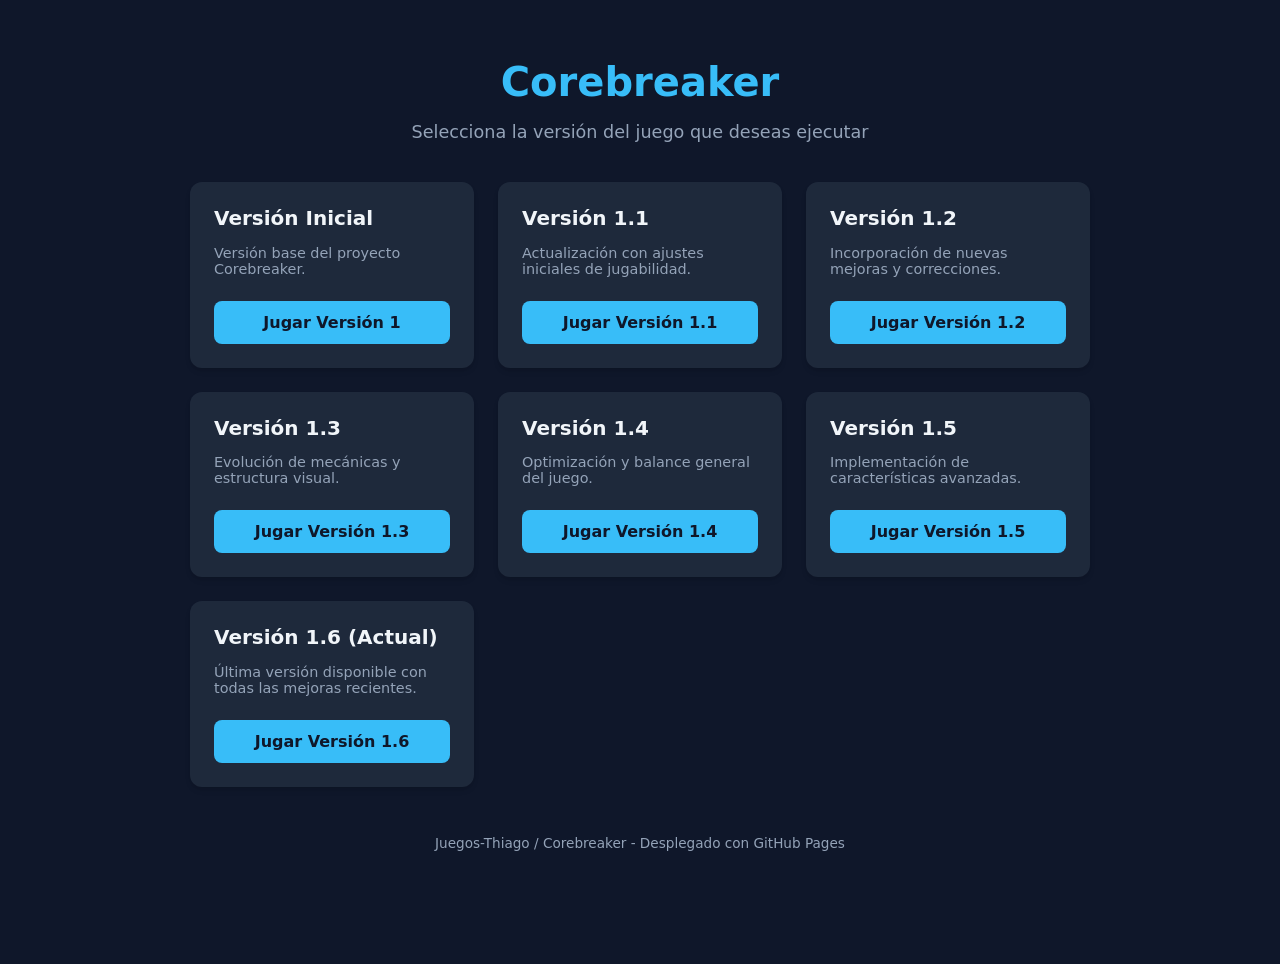
==== index.html @ 6317a931 "Update index.html" ====
<!DOCTYPE html>
<html lang="es">
   <head>
    <meta charset="UTF-8">
    <meta name="viewport" content="width=device-width, initial-scale=1.0">
    <title>Corebreaker - Versiones del Juego</title>
    <style>
        :root {
            --bg-color: #0f172a;
            --card-bg: #1e293b;
            --text-color: #f8fafc;
            --text-muted: #94a3b8;
            --accent: #38bdf8;
            --accent-hover: #0ea5e9;
        }

        body {
            font-family: system-ui, -apple-system, BlinkMacSystemFont, 'Segoe UI', Roboto, Oxygen, Ubuntu, Cantarell, sans-serif;
            background-color: var(--bg-color);
            color: var(--text-color);
            margin: 0;
            padding: 2rem;
            display: flex;
            flex-direction: column;
            align-items: center;
            min-height: 100vh;
        }

        .container {
            max-width: 900px;
            width: 100%;
        }

        header {
            text-align: center;
            margin-bottom: 2.5rem;
        }

        h1 {
            font-size: 2.5rem;
            margin-bottom: 0.5rem;
            color: var(--accent);
        }

        p {
            color: var(--text-muted);
            font-size: 1.1rem;
        }

        .versions-grid {
            display: grid;
            gap: 1.5rem;
            grid-template-columns: repeat(auto-fit, minmax(260px, 1fr));
        }

        .card {
            background-color: var(--card-bg);
            border-radius: 12px;
            padding: 1.5rem;
            box-shadow: 0 4px 6px -1px rgb(0 0 0 / 0.1), 0 2px 4px -2px rgb(0 0 0 / 0.1);
            transition: transform 0.2s, box-shadow 0.2s;
            display: flex;
            flex-direction: column;
            justify-content: space-between;
        }

        .card:hover {
            transform: translateY(-4px);
            box-shadow: 0 10px 15px -3px rgb(0 0 0 / 0.2);
        }

        .card h3 {
            margin-top: 0;
            margin-bottom: 0.5rem;
            font-size: 1.25rem;
            color: #f1f5f9;
        }

        .card p {
            font-size: 0.9rem;
            margin-bottom: 1.5rem;
        }

        .btn {
            display: inline-block;
            background-color: var(--accent);
            color: var(--bg-color);
            font-weight: 600;
            text-decoration: none;
            padding: 0.75rem 1rem;
            border-radius: 8px;
            text-align: center;
            transition: background-color 0.2s;
        }

        .btn:hover {
            background-color: var(--accent-hover);
        }

        footer {
            margin-top: 3rem;
            text-align: center;
            color: var(--text-muted);
            font-size: 0.85rem;
        }
    </style>
</head>
<body>

    <div class="container">
        <header>
            <h1>Corebreaker</h1>
            <p>Selecciona la versión del juego que deseas ejecutar</p>
        </header>

        <main class="versions-grid">
            <!-- Versión Base -->
            <div class="card">
                <div>
                    <h3>Versión Inicial</h3>
                    <p>Versión base del proyecto Corebreaker.</p>
                </div>
                <a href="./corebreaker_project_v1/index.html" class="btn">Jugar Versión 1</a>
            </div>

            <!-- Versión 1.1 -->
            <div class="card">
                <div>
                    <h3>Versión 1.1</h3>
                    <p>Actualización con ajustes iniciales de jugabilidad.</p>
                </div>
                <a href="./corebreaker_project_v1.1/index.html" class="btn">Jugar Versión 1.1</a>
            </div>

            <!-- Versión 1.2 -->
            <div class="card">
                <div>
                    <h3>Versión 1.2</h3>
                    <p>Incorporación de nuevas mejoras y correcciones.</p>
                </div>
                <a href="./corebreaker_project_v1.2/index.html" class="btn">Jugar Versión 1.2</a>
            </div>

            <!-- Versión 1.3 -->
            <div class="card">
                <div>
                    <h3>Versión 1.3</h3>
                    <p>Evolución de mecánicas y estructura visual.</p>
                </div>
                <a href="./corebreaker_project_v1.3/index.html" class="btn">Jugar Versión 1.3</a>
            </div>

            <!-- Versión 1.4 -->
            <div class="card">
                <div>
                    <h3>Versión 1.4</h3>
                    <p>Optimización y balance general del juego.</p>
                </div>
                <a href="./corebreaker_project_v1.4/index.html" class="btn">Jugar Versión 1.4</a>
            </div>

            <!-- Versión 1.5 -->
            <div class="card">
                <div>
                    <h3>Versión 1.5</h3>
                    <p>Implementación de características avanzadas.</p>
                </div>
                <a href="./corebreaker_project_v1.5/index.html" class="btn">Jugar Versión 1.5</a>
            </div>

            <!-- Versión 1.6 -->
            <div class="card">
                <div>
                    <h3>Versión 1.6 (Actual)</h3>
                    <p>Última versión disponible con todas las mejoras recientes.</p>
                </div>
                <a href="./corebreaker_project_v1.6/index.html" class="btn">Jugar Versión 1.6</a>
            </div>
        </main>

        <footer>
            Juegos-Thiago / Corebreaker - Desplegado con GitHub Pages
        </footer>
    </div>

</body>
</html>
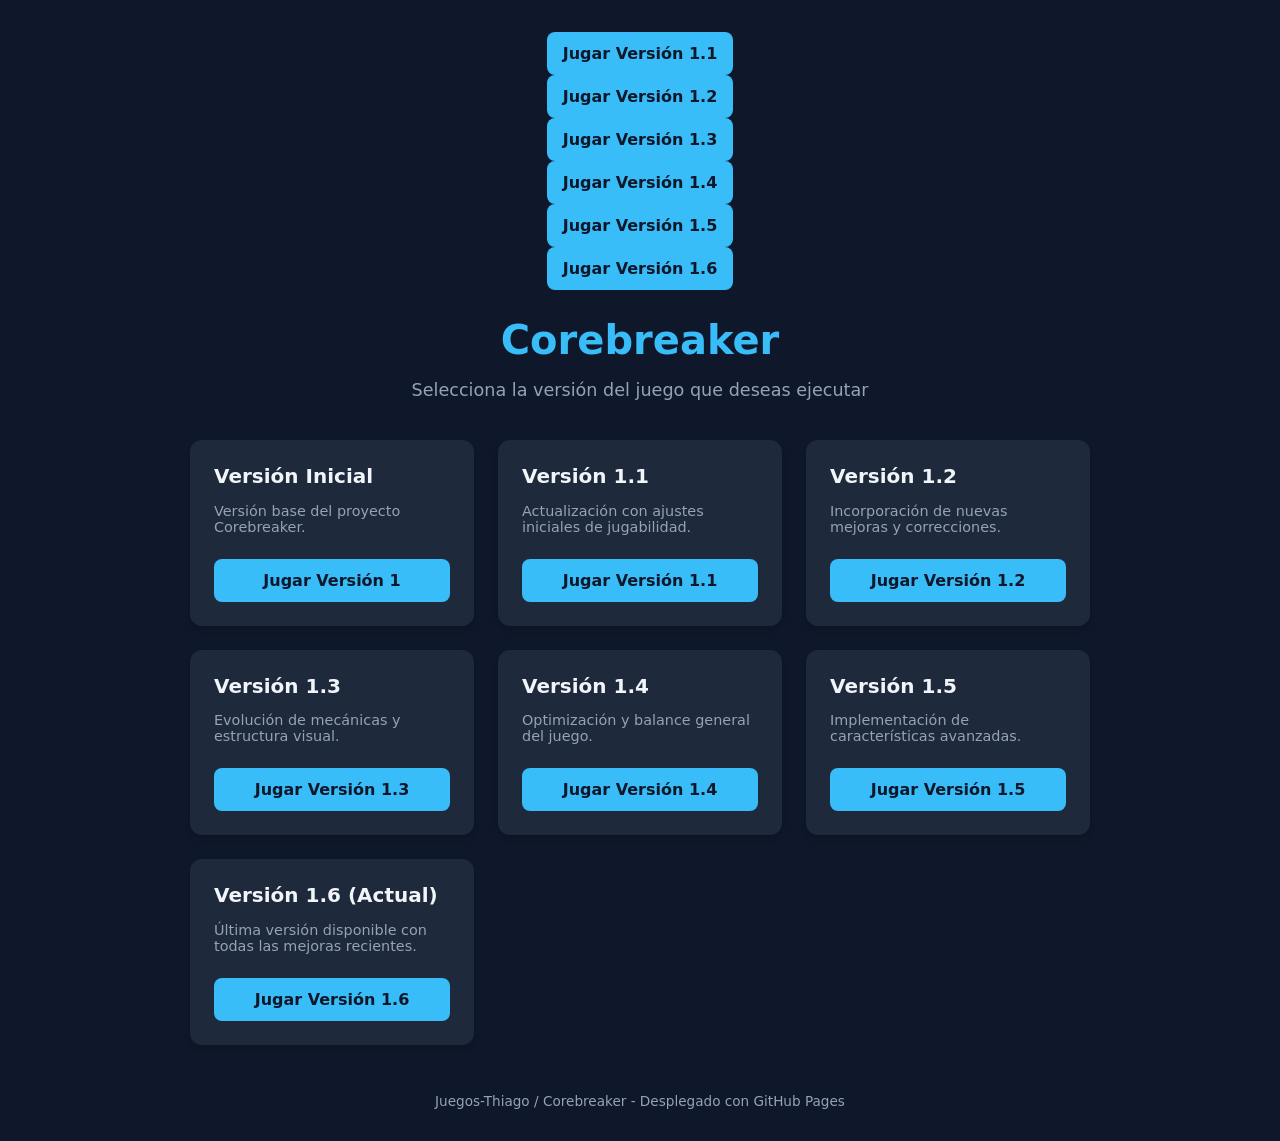
==== commit 09f43892: "Add links for Corebreaker game versions" ====
--- a/index.html
+++ b/index.html
@@ -1,9 +1,15 @@
 <!DOCTYPE html>
 <html lang="es">
-   <head>
+    <a href="Corebreaker/corebreaker_project_v1.1/corebreaker_project/index.html" class="btn">Jugar Versión 1.1</a>
+    <a href="Corebreaker/corebreaker_project_v1.2/corebreaker_project/index.html" class="btn">Jugar Versión 1.2</a>
+    <a href="Corebreaker/corebreaker_project_v1.3/corebreaker_project/index.html" class="btn">Jugar Versión 1.3</a>
+    <a href="Corebreaker/corebreaker_project_v1.4/corebreaker_project/index.html" class="btn">Jugar Versión 1.4</a>
+    <a href="Corebreaker/corebreaker_project_v1.5/corebreaker_project/index.html" class="btn">Jugar Versión 1.5</a>
+    <a href="Corebreaker/corebreaker_project_v1.6/corebreaker_project/index.html" class="btn">Jugar Versión 1.6</a>
+<head>
     <meta charset="UTF-8">
     <meta name="viewport" content="width=device-width, initial-scale=1.0">
-    <title>Corebreaker - Versiones del Juego</title>
+    <title>Corebreaker - Portal de Versiones</title>
     <style>
         :root {
             --bg-color: #0f172a;
@@ -120,7 +126,7 @@
                     <h3>Versión Inicial</h3>
                     <p>Versión base del proyecto Corebreaker.</p>
                 </div>
-                <a href="./corebreaker_project_v1/index.html" class="btn">Jugar Versión 1</a>
+                <a href="Corebreaker/corebreaker_project_v1/index.html" class="btn">Jugar Versión 1</a>
             </div>
 
             <!-- Versión 1.1 -->
@@ -129,7 +135,7 @@
                     <h3>Versión 1.1</h3>
                     <p>Actualización con ajustes iniciales de jugabilidad.</p>
                 </div>
-                <a href="./corebreaker_project_v1.1/index.html" class="btn">Jugar Versión 1.1</a>
+                <a href="Corebreaker/corebreaker_project_v1.1/index.html" class="btn">Jugar Versión 1.1</a>
             </div>
 
             <!-- Versión 1.2 -->
@@ -138,7 +144,7 @@
                     <h3>Versión 1.2</h3>
                     <p>Incorporación de nuevas mejoras y correcciones.</p>
                 </div>
-                <a href="./corebreaker_project_v1.2/index.html" class="btn">Jugar Versión 1.2</a>
+                <a href="Corebreaker/corebreaker_project_v1.2/index.html" class="btn">Jugar Versión 1.2</a>
             </div>
 
             <!-- Versión 1.3 -->
@@ -147,7 +153,7 @@
                     <h3>Versión 1.3</h3>
                     <p>Evolución de mecánicas y estructura visual.</p>
                 </div>
-                <a href="./corebreaker_project_v1.3/index.html" class="btn">Jugar Versión 1.3</a>
+                <a href="Corebreaker/corebreaker_project_v1.3/index.html" class="btn">Jugar Versión 1.3</a>
             </div>
 
             <!-- Versión 1.4 -->
@@ -156,7 +162,7 @@
                     <h3>Versión 1.4</h3>
                     <p>Optimización y balance general del juego.</p>
                 </div>
-                <a href="./corebreaker_project_v1.4/index.html" class="btn">Jugar Versión 1.4</a>
+                <a href="Corebreaker/corebreaker_project_v1.4/index.html" class="btn">Jugar Versión 1.4</a>
             </div>
 
             <!-- Versión 1.5 -->
@@ -165,7 +171,7 @@
                     <h3>Versión 1.5</h3>
                     <p>Implementación de características avanzadas.</p>
                 </div>
-                <a href="./corebreaker_project_v1.5/index.html" class="btn">Jugar Versión 1.5</a>
+                <a href="Corebreaker/corebreaker_project_v1.5/index.html" class="btn">Jugar Versión 1.5</a>
             </div>
 
             <!-- Versión 1.6 -->
@@ -174,7 +180,7 @@
                     <h3>Versión 1.6 (Actual)</h3>
                     <p>Última versión disponible con todas las mejoras recientes.</p>
                 </div>
-                <a href="./corebreaker_project_v1.6/index.html" class="btn">Jugar Versión 1.6</a>
+                <a href="Corebreaker/corebreaker_project_v1.6/index.html" class="btn">Jugar Versión 1.6</a>
             </div>
         </main>
 
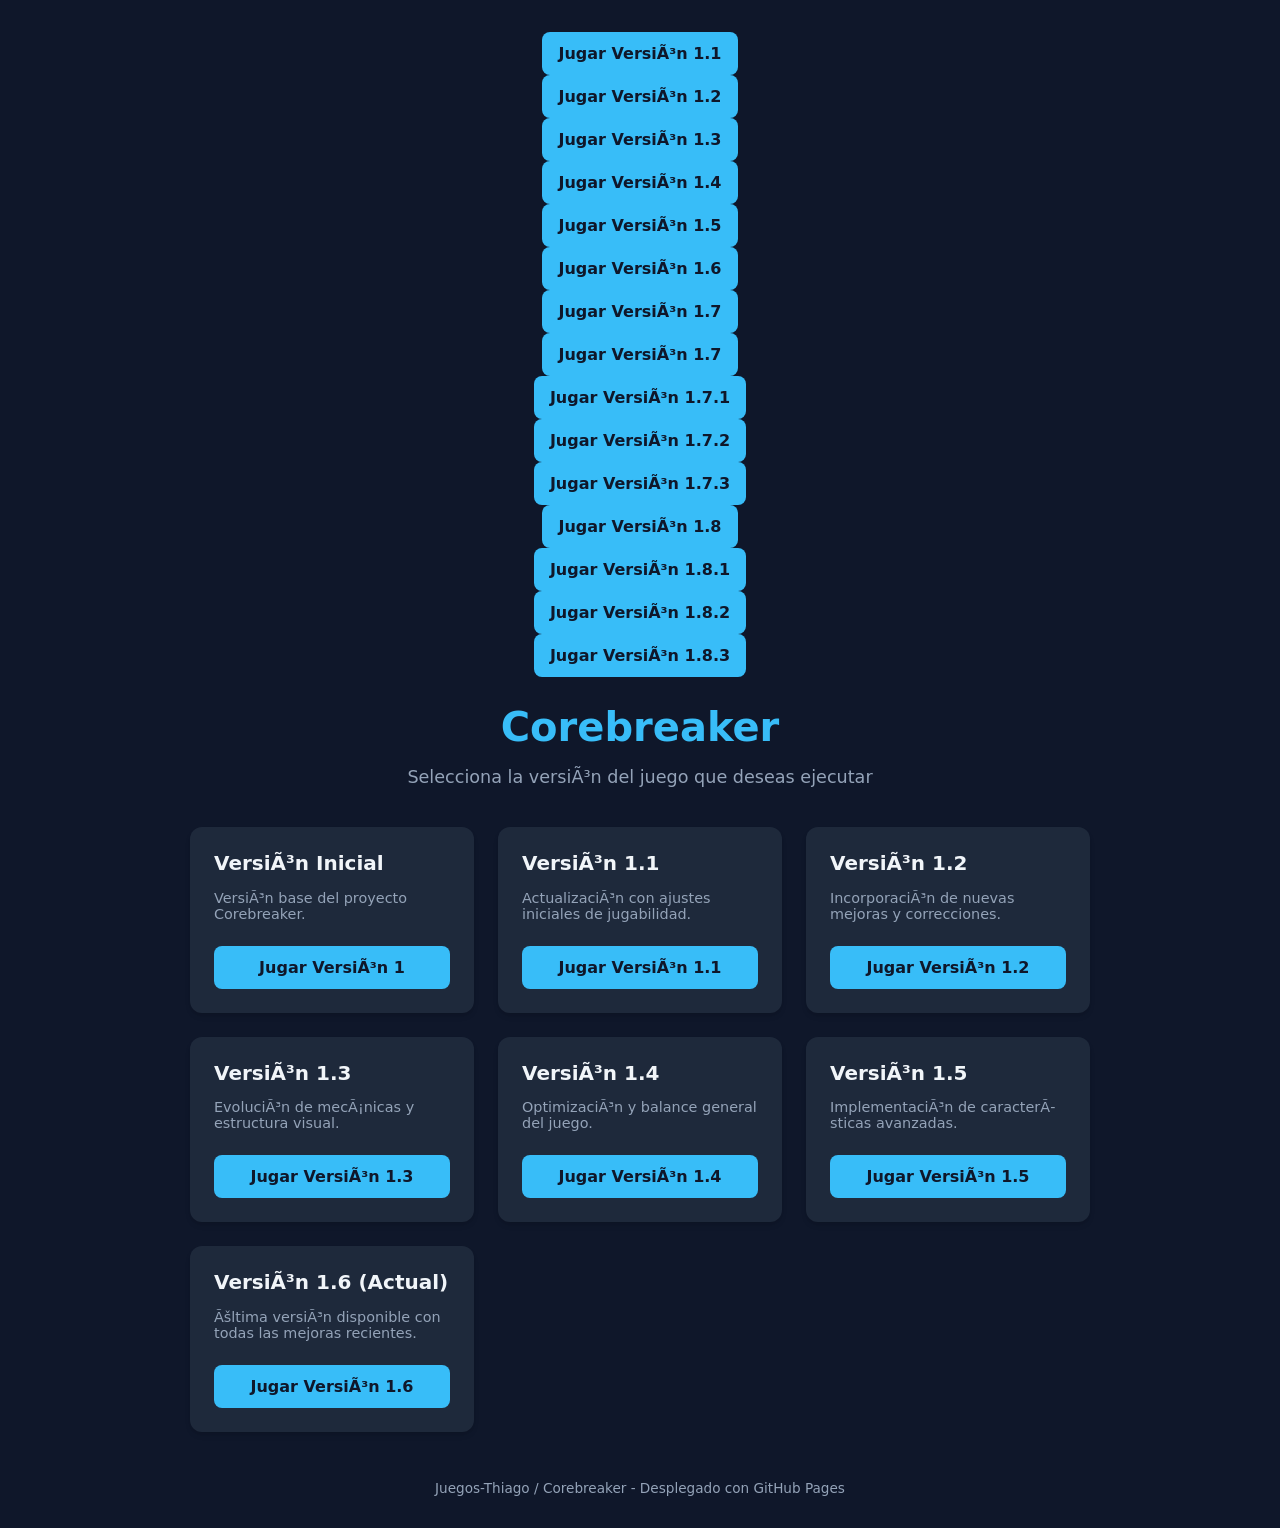
==== commit 083a70ee: "Update index.html" ====
--- a/index.html
+++ b/index.html
@@ -6,6 +6,15 @@
     <a href="Corebreaker/corebreaker_project_v1.4/corebreaker_project/index.html" class="btn">Jugar Versión 1.4</a>
     <a href="Corebreaker/corebreaker_project_v1.5/corebreaker_project/index.html" class="btn">Jugar Versión 1.5</a>
     <a href="Corebreaker/corebreaker_project_v1.6/corebreaker_project/index.html" class="btn">Jugar Versión 1.6</a>
+    <a href="Corebreaker/corebreaker_project_v1.7/corebreaker_project/index.html" class="btn">Jugar Versión 1.7</a>
+    <a href="Corebreaker/corebreaker_project_v1.7/corebreaker_project/index.html" class="btn">Jugar Versión 1.7</a>
+    <a href="Corebreaker/corebreaker_project_v1.7.1/corebreaker_project/index.html" class="btn">Jugar Versión 1.7.1</a>
+    <a href="Corebreaker/corebreaker_project_v1.7.2/corebreaker_project/index.html" class="btn">Jugar Versión 1.7.2</a>
+    <a href="Corebreaker/corebreaker_project_v1.7.3/corebreaker_project/index.html" class="btn">Jugar Versión 1.7.3</a>
+    <a href="Corebreaker/corebreaker_project_v1.8/corebreaker_project/index.html" class="btn">Jugar Versión 1.8</a>
+    <a href="Corebreaker/corebreaker_project_v1.8.1/corebreaker_project/index.html" class="btn">Jugar Versión 1.8.1</a>
+    <a href="Corebreaker/corebreaker_project_v1.8.2/corebreaker_project/index.html" class="btn">Jugar Versión 1.8.2</a>
+    <a href="Corebreaker/corebreaker_project_v1.8.3/corebreaker_project/index.html" class="btn">Jugar Versión 1.8.3</a>
 <head>
     <meta charset="UTF-8">
     <meta name="viewport" content="width=device-width, initial-scale=1.0">
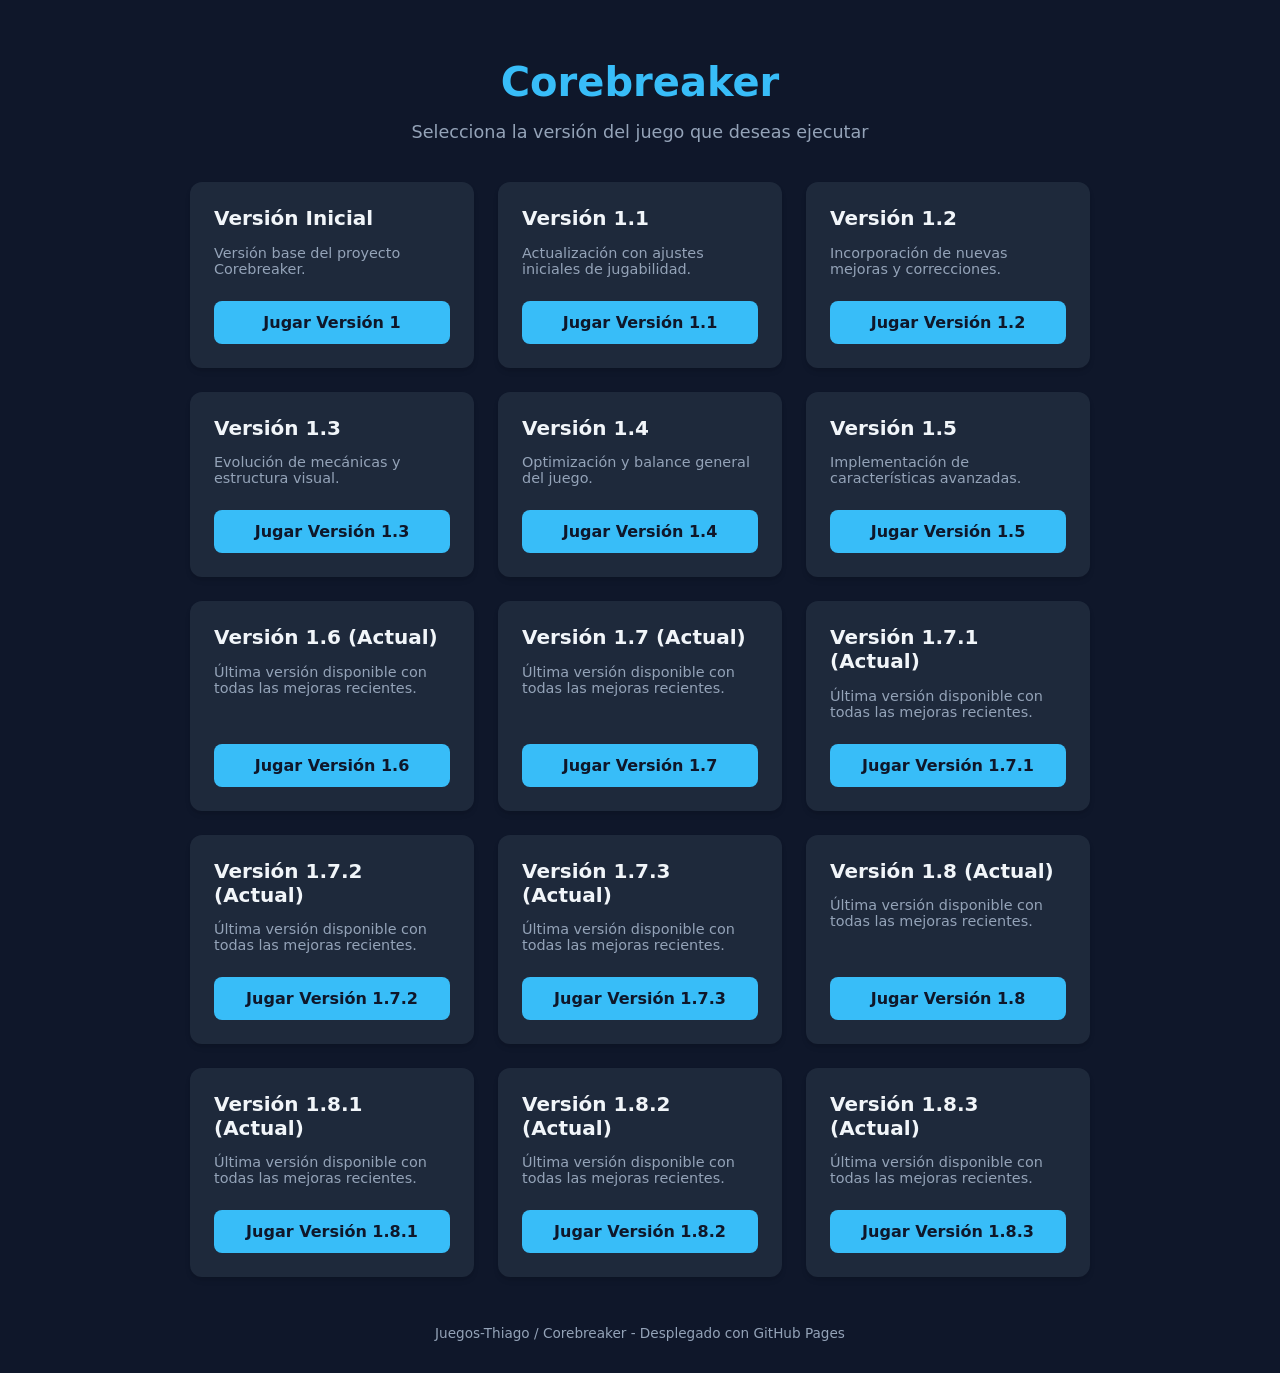
==== commit 630012f2: "Remove outdated version links and update content" ====
--- a/index.html
+++ b/index.html
@@ -1,21 +1,6 @@
 <!DOCTYPE html>
 <html lang="es">
-    <a href="Corebreaker/corebreaker_project_v1.1/corebreaker_project/index.html" class="btn">Jugar Versión 1.1</a>
-    <a href="Corebreaker/corebreaker_project_v1.2/corebreaker_project/index.html" class="btn">Jugar Versión 1.2</a>
-    <a href="Corebreaker/corebreaker_project_v1.3/corebreaker_project/index.html" class="btn">Jugar Versión 1.3</a>
-    <a href="Corebreaker/corebreaker_project_v1.4/corebreaker_project/index.html" class="btn">Jugar Versión 1.4</a>
-    <a href="Corebreaker/corebreaker_project_v1.5/corebreaker_project/index.html" class="btn">Jugar Versión 1.5</a>
-    <a href="Corebreaker/corebreaker_project_v1.6/corebreaker_project/index.html" class="btn">Jugar Versión 1.6</a>
-    <a href="Corebreaker/corebreaker_project_v1.7/corebreaker_project/index.html" class="btn">Jugar Versión 1.7</a>
-    <a href="Corebreaker/corebreaker_project_v1.7/corebreaker_project/index.html" class="btn">Jugar Versión 1.7</a>
-    <a href="Corebreaker/corebreaker_project_v1.7.1/corebreaker_project/index.html" class="btn">Jugar Versión 1.7.1</a>
-    <a href="Corebreaker/corebreaker_project_v1.7.2/corebreaker_project/index.html" class="btn">Jugar Versión 1.7.2</a>
-    <a href="Corebreaker/corebreaker_project_v1.7.3/corebreaker_project/index.html" class="btn">Jugar Versión 1.7.3</a>
-    <a href="Corebreaker/corebreaker_project_v1.8/corebreaker_project/index.html" class="btn">Jugar Versión 1.8</a>
-    <a href="Corebreaker/corebreaker_project_v1.8.1/corebreaker_project/index.html" class="btn">Jugar Versión 1.8.1</a>
-    <a href="Corebreaker/corebreaker_project_v1.8.2/corebreaker_project/index.html" class="btn">Jugar Versión 1.8.2</a>
-    <a href="Corebreaker/corebreaker_project_v1.8.3/corebreaker_project/index.html" class="btn">Jugar Versión 1.8.3</a>
-<head>
+  <head>
     <meta charset="UTF-8">
     <meta name="viewport" content="width=device-width, initial-scale=1.0">
     <title>Corebreaker - Portal de Versiones</title>
@@ -191,6 +176,70 @@
                 </div>
                 <a href="Corebreaker/corebreaker_project_v1.6/index.html" class="btn">Jugar Versión 1.6</a>
             </div>
+            
+             <div class="card">
+                <div>
+                    <h3>Versión 1.7 (Actual)</h3>
+                    <p>Última versión disponible con todas las mejoras recientes.</p>
+                </div>
+                <a href="Corebreaker/corebreaker_project_v1.6/index.html" class="btn">Jugar Versión 1.7</a>
+            </div>
+
+             <div class="card">
+                <div>
+                    <h3>Versión 1.7.1 (Actual)</h3>
+                    <p>Última versión disponible con todas las mejoras recientes.</p>
+                </div>
+                <a href="Corebreaker/corebreaker_project_v1.6/index.html" class="btn">Jugar Versión 1.7.1</a>
+            </div>
+
+             <div class="card">
+                <div>
+                    <h3>Versión 1.7.2 (Actual)</h3>
+                    <p>Última versión disponible con todas las mejoras recientes.</p>
+                </div>
+                <a href="Corebreaker/corebreaker_project_v1.6/index.html" class="btn">Jugar Versión 1.7.2</a>
+            </div>
+
+             <div class="card">
+                <div>
+                    <h3>Versión 1.7.3 (Actual)</h3>
+                    <p>Última versión disponible con todas las mejoras recientes.</p>
+                </div>
+                <a href="Corebreaker/corebreaker_project_v1.6/index.html" class="btn">Jugar Versión 1.7.3</a>
+            </div>
+
+             <div class="card">
+                <div>
+                    <h3>Versión 1.8 (Actual)</h3>
+                    <p>Última versión disponible con todas las mejoras recientes.</p>
+                </div>
+                <a href="Corebreaker/corebreaker_project_v1.6/index.html" class="btn">Jugar Versión 1.8</a>
+            </div>
+
+             <div class="card">
+                <div>
+                    <h3>Versión 1.8.1 (Actual)</h3>
+                    <p>Última versión disponible con todas las mejoras recientes.</p>
+                </div>
+                <a href="Corebreaker/corebreaker_project_v1.6/index.html" class="btn">Jugar Versión 1.8.1</a>
+            </div>
+
+             <div class="card">
+                <div>
+                    <h3>Versión 1.8.2 (Actual)</h3>
+                    <p>Última versión disponible con todas las mejoras recientes.</p>
+                </div>
+                <a href="Corebreaker/corebreaker_project_v1.6/index.html" class="btn">Jugar Versión 1.8.2</a>
+            </div>
+
+             <div class="card">
+                <div>
+                    <h3>Versión 1.8.3 (Actual)</h3>
+                    <p>Última versión disponible con todas las mejoras recientes.</p>
+                </div>
+                <a href="Corebreaker/corebreaker_project_v1.6/index.html" class="btn">Jugar Versión 1.8.3</a>
+            </div>
         </main>
 
         <footer>
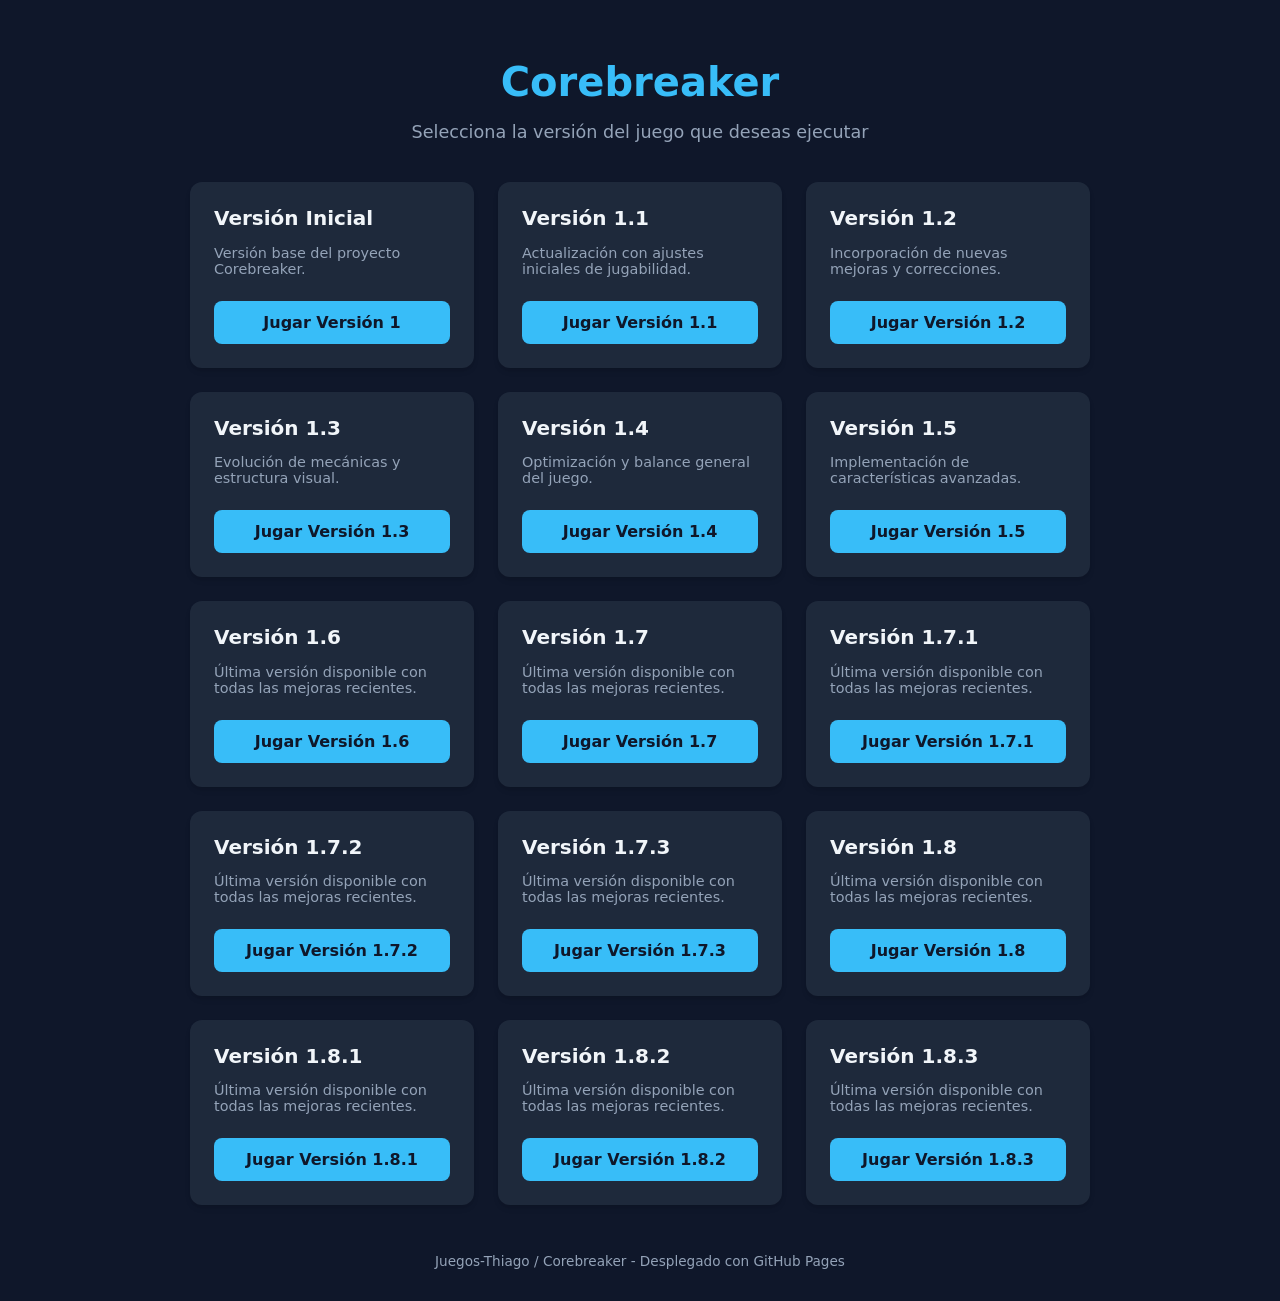
==== commit 4e16b4c7: "Update index.html" ====
--- a/index.html
+++ b/index.html
@@ -171,7 +171,7 @@
             <!-- Versión 1.6 -->
             <div class="card">
                 <div>
-                    <h3>Versión 1.6 (Actual)</h3>
+                    <h3>Versión 1.6 </h3>
                     <p>Última versión disponible con todas las mejoras recientes.</p>
                 </div>
                 <a href="Corebreaker/corebreaker_project_v1.6/index.html" class="btn">Jugar Versión 1.6</a>
@@ -179,7 +179,7 @@
             
              <div class="card">
                 <div>
-                    <h3>Versión 1.7 (Actual)</h3>
+                    <h3>Versión 1.7 </h3>
                     <p>Última versión disponible con todas las mejoras recientes.</p>
                 </div>
                 <a href="Corebreaker/corebreaker_project_v1.6/index.html" class="btn">Jugar Versión 1.7</a>
@@ -187,7 +187,7 @@
 
              <div class="card">
                 <div>
-                    <h3>Versión 1.7.1 (Actual)</h3>
+                    <h3>Versión 1.7.1 </h3>
                     <p>Última versión disponible con todas las mejoras recientes.</p>
                 </div>
                 <a href="Corebreaker/corebreaker_project_v1.6/index.html" class="btn">Jugar Versión 1.7.1</a>
@@ -195,7 +195,7 @@
 
              <div class="card">
                 <div>
-                    <h3>Versión 1.7.2 (Actual)</h3>
+                    <h3>Versión 1.7.2 </h3>
                     <p>Última versión disponible con todas las mejoras recientes.</p>
                 </div>
                 <a href="Corebreaker/corebreaker_project_v1.6/index.html" class="btn">Jugar Versión 1.7.2</a>
@@ -203,7 +203,7 @@
 
              <div class="card">
                 <div>
-                    <h3>Versión 1.7.3 (Actual)</h3>
+                    <h3>Versión 1.7.3 </h3>
                     <p>Última versión disponible con todas las mejoras recientes.</p>
                 </div>
                 <a href="Corebreaker/corebreaker_project_v1.6/index.html" class="btn">Jugar Versión 1.7.3</a>
@@ -211,7 +211,7 @@
 
              <div class="card">
                 <div>
-                    <h3>Versión 1.8 (Actual)</h3>
+                    <h3>Versión 1.8 </h3>
                     <p>Última versión disponible con todas las mejoras recientes.</p>
                 </div>
                 <a href="Corebreaker/corebreaker_project_v1.6/index.html" class="btn">Jugar Versión 1.8</a>
@@ -219,7 +219,7 @@
 
              <div class="card">
                 <div>
-                    <h3>Versión 1.8.1 (Actual)</h3>
+                    <h3>Versión 1.8.1 </h3>
                     <p>Última versión disponible con todas las mejoras recientes.</p>
                 </div>
                 <a href="Corebreaker/corebreaker_project_v1.6/index.html" class="btn">Jugar Versión 1.8.1</a>
@@ -227,7 +227,7 @@
 
              <div class="card">
                 <div>
-                    <h3>Versión 1.8.2 (Actual)</h3>
+                    <h3>Versión 1.8.2 </h3>
                     <p>Última versión disponible con todas las mejoras recientes.</p>
                 </div>
                 <a href="Corebreaker/corebreaker_project_v1.6/index.html" class="btn">Jugar Versión 1.8.2</a>
@@ -235,7 +235,7 @@
 
              <div class="card">
                 <div>
-                    <h3>Versión 1.8.3 (Actual)</h3>
+                    <h3>Versión 1.8.3 </h3>
                     <p>Última versión disponible con todas las mejoras recientes.</p>
                 </div>
                 <a href="Corebreaker/corebreaker_project_v1.6/index.html" class="btn">Jugar Versión 1.8.3</a>
